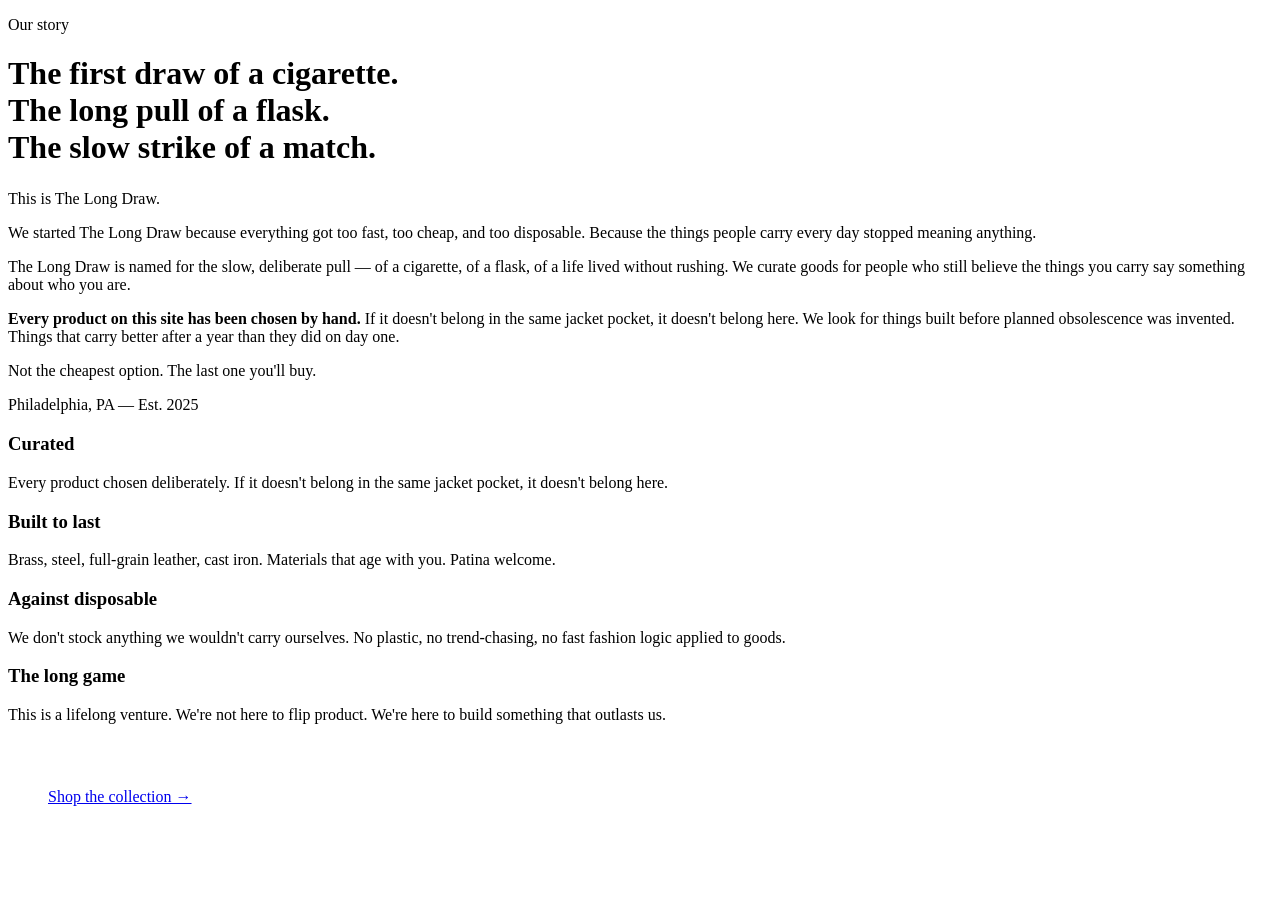
==== about.html @ bc07a313 "Add files via upload" ====
<!DOCTYPE html>
<html lang="en">
<head>
  <meta charset="UTF-8" />
  <meta name="viewport" content="width=device-width, initial-scale=1.0" />
  <title>About — The Long Draw</title>
  <meta name="description" content="The story behind The Long Draw." />
  <link rel="stylesheet" href="../css/style.css" />
</head>
<body>

  <div id="nav-root"></div>

  <div class="about-hero">
    <p class="hero-eyebrow" style="margin-bottom:1.25rem;">Our story</p>
    <h1>The first draw of a cigarette.<br>The long pull of a flask.<br>The slow strike of a match.</h1>
    <p style="margin-top:1.5rem;">This is The Long Draw.</p>
  </div>

  <div class="about-body">
    <p>We started The Long Draw because everything got too fast, too cheap, and too disposable. Because the things people carry every day stopped meaning anything.</p>
    <p>The Long Draw is named for the slow, deliberate pull — of a cigarette, of a flask, of a life lived without rushing. We curate goods for people who still believe the things you carry say something about who you are.</p>
    <p><strong>Every product on this site has been chosen by hand.</strong> If it doesn't belong in the same jacket pocket, it doesn't belong here. We look for things built before planned obsolescence was invented. Things that carry better after a year than they did on day one.</p>
    <p>Not the cheapest option. The last one you'll buy.</p>
    <p>Philadelphia, PA &mdash; Est. 2025</p>
  </div>

  <div class="two-col">
    <div class="col-block">
      <h3>Curated</h3>
      <p>Every product chosen deliberately. If it doesn't belong in the same jacket pocket, it doesn't belong here.</p>
    </div>
    <div class="col-block">
      <h3>Built to last</h3>
      <p>Brass, steel, full-grain leather, cast iron. Materials that age with you. Patina welcome.</p>
    </div>
  </div>

  <div class="two-col">
    <div class="col-block">
      <h3>Against disposable</h3>
      <p>We don't stock anything we wouldn't carry ourselves. No plastic, no trend-chasing, no fast fashion logic applied to goods.</p>
    </div>
    <div class="col-block">
      <h3>The long game</h3>
      <p>This is a lifelong venture. We're not here to flip product. We're here to build something that outlasts us.</p>
    </div>
  </div>

  <div style="padding:3rem 2.5rem;border-bottom:1px solid var(--border);">
    <a href="shop.html" class="btn">Shop the collection &rarr;</a>
  </div>

  <div id="footer-root"></div>

  <script src="../js/layout.js"></script>
  <script src="../js/shopify.js"></script>
  <script src="../js/app.js"></script>
  <script>
    document.getElementById('nav-root').innerHTML = getNavHTML('../');
    document.getElementById('footer-root').innerHTML = getFooterHTML('../');
  </script>
</body>
</html>
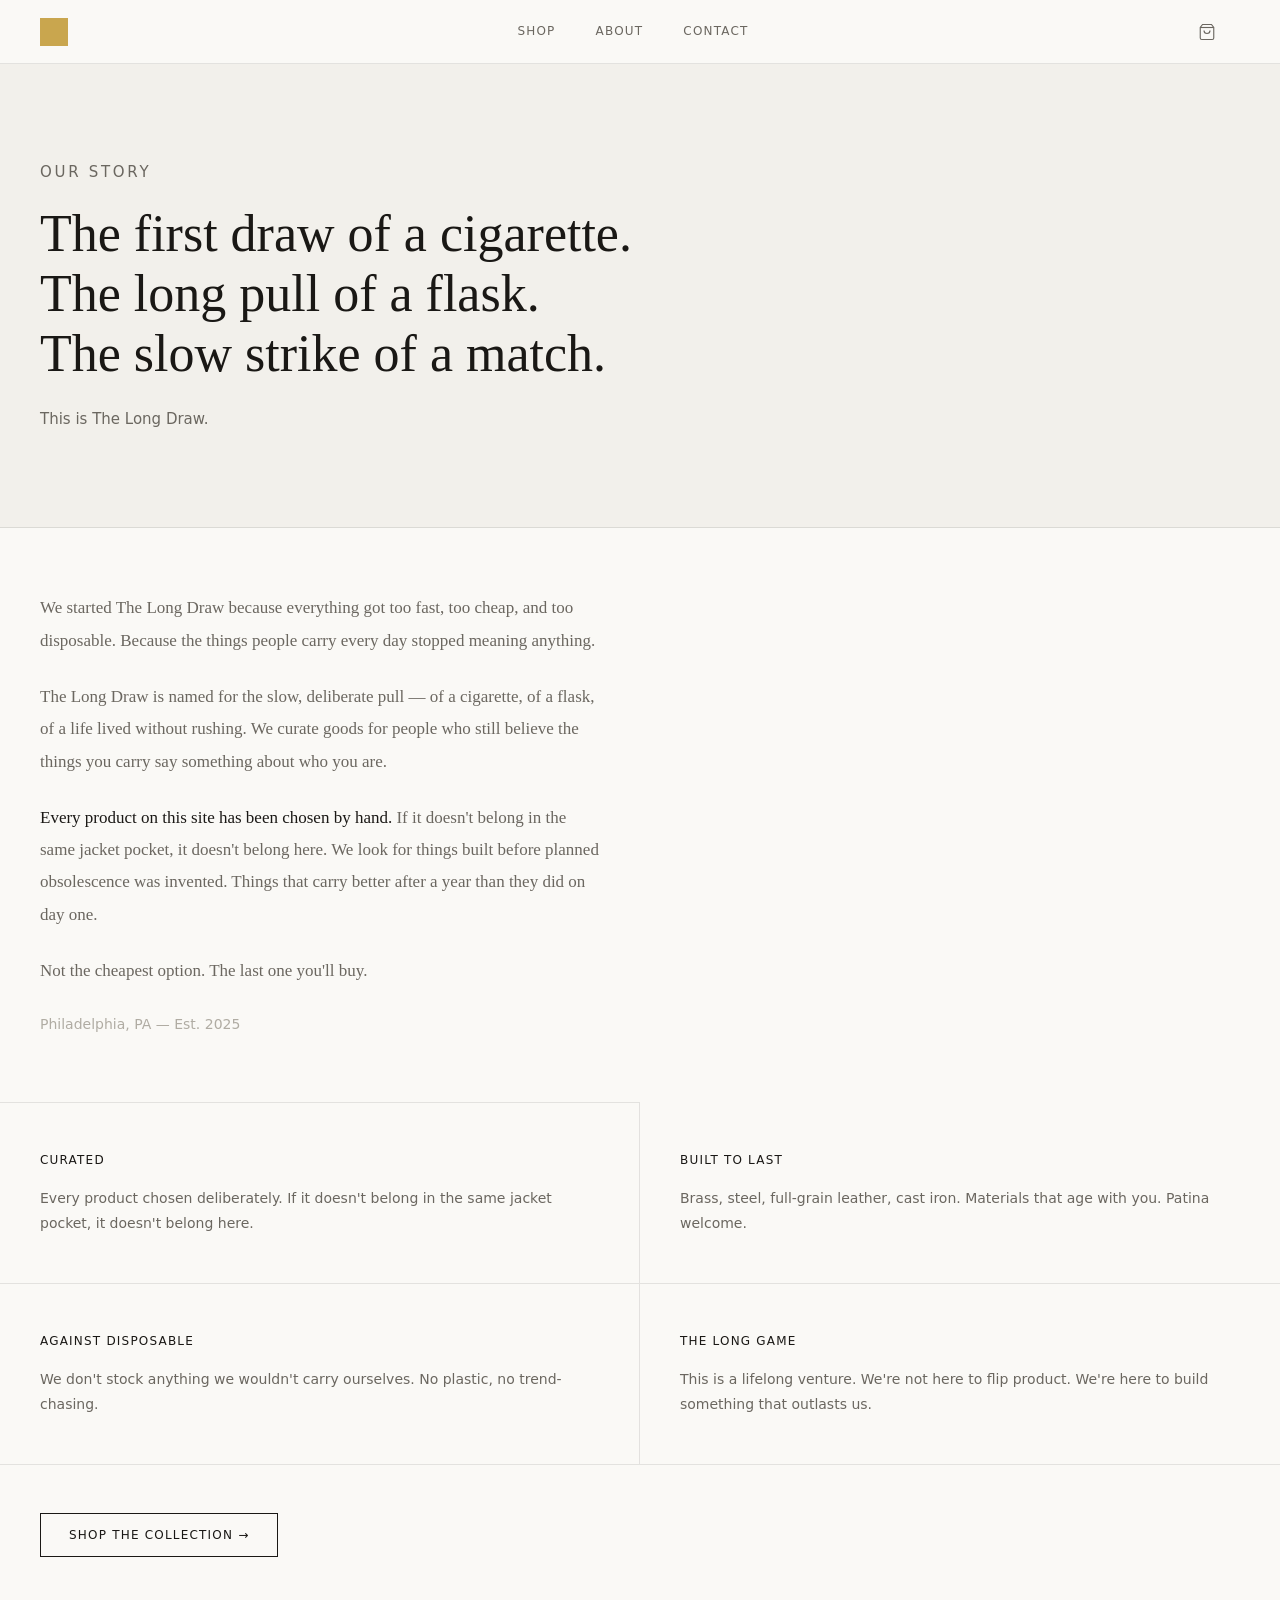
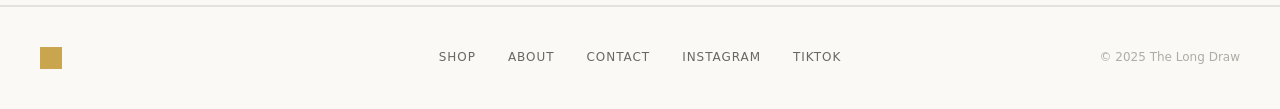
==== commit cd656dd6: "Add files via upload" ====
--- a/about.html
+++ b/about.html
@@ -5,18 +5,767 @@
   <meta name="viewport" content="width=device-width, initial-scale=1.0" />
   <title>About — The Long Draw</title>
   <meta name="description" content="The story behind The Long Draw." />
-  <link rel="stylesheet" href="../css/style.css" />
+  <style>
+*, *::before, *::after { box-sizing: border-box; margin: 0; padding: 0; }
+
+:root {
+  --black: #1a1815;
+  --white: #faf9f6;
+  --off-white: #f2f0eb;
+  --gray-light: #e8e5de;
+  --gray-mid: #b0aca3;
+  --gray-dark: #6b6760;
+  --gold: #c9a84c;
+  --navy: #3d3f6e;
+  --border: rgba(26,24,21,0.1);
+  --font: 'Georgia', serif;
+  --sans: system-ui, -apple-system, sans-serif;
+  --transition: 0.2s ease;
+}
+
+html { scroll-behavior: smooth; }
+body {
+  font-family: var(--sans);
+  background: var(--white);
+  color: var(--black);
+  font-size: 15px;
+  line-height: 1.6;
+  -webkit-font-smoothing: antialiased;
+}
+a { color: inherit; text-decoration: none; }
+img { display: block; max-width: 100%; }
+
+/* ── NAV ── */
+.nav {
+  display: flex;
+  justify-content: space-between;
+  align-items: center;
+  padding: 0 2.5rem;
+  height: 64px;
+  border-bottom: 1px solid var(--border);
+  position: sticky;
+  top: 0;
+  background: var(--white);
+  z-index: 200;
+}
+.nav-logo img {
+  height: 28px;
+  width: auto;
+  filter: brightness(0) saturate(100%) invert(67%) sepia(40%) saturate(500%) hue-rotate(5deg) brightness(90%);
+}
+.nav-links {
+  display: flex;
+  gap: 2.5rem;
+}
+.nav-links a {
+  font-size: 12px;
+  letter-spacing: 0.1em;
+  text-transform: uppercase;
+  color: var(--gray-dark);
+  transition: color var(--transition);
+}
+.nav-links a:hover { color: var(--black); }
+.nav-right {
+  display: flex;
+  align-items: center;
+  gap: 1.5rem;
+}
+.nav-cart {
+  background: none;
+  border: none;
+  cursor: pointer;
+  color: var(--gray-dark);
+  display: flex;
+  align-items: center;
+  gap: 6px;
+  padding: 0;
+  transition: color var(--transition);
+}
+.nav-cart:hover { color: var(--black); }
+.cart-count {
+  font-size: 11px;
+  font-weight: 600;
+  background: var(--black);
+  color: var(--white);
+  border-radius: 50%;
+  width: 18px;
+  height: 18px;
+  display: flex;
+  align-items: center;
+  justify-content: center;
+  opacity: 0;
+  transition: opacity var(--transition);
+}
+.cart-count.visible { opacity: 1; }
+
+/* hamburger */
+.nav-hamburger {
+  display: none;
+  flex-direction: column;
+  gap: 5px;
+  background: none;
+  border: none;
+  cursor: pointer;
+  padding: 4px;
+}
+.nav-hamburger span {
+  display: block;
+  width: 22px;
+  height: 1.5px;
+  background: var(--black);
+  transition: all 0.3s;
+}
+
+/* mobile menu */
+.mobile-menu {
+  display: none;
+  position: fixed;
+  inset: 0;
+  background: var(--white);
+  z-index: 300;
+  flex-direction: column;
+  padding: 2rem 2rem;
+}
+.mobile-menu.open { display: flex; }
+.mobile-menu-header {
+  display: flex;
+  justify-content: space-between;
+  align-items: center;
+  margin-bottom: 3rem;
+}
+.mobile-menu-close {
+  background: none;
+  border: none;
+  font-size: 28px;
+  cursor: pointer;
+  color: var(--gray-dark);
+  line-height: 1;
+}
+.mobile-menu nav {
+  display: flex;
+  flex-direction: column;
+  gap: 2rem;
+}
+.mobile-menu nav a {
+  font-family: var(--font);
+  font-size: 32px;
+  font-weight: 400;
+  color: var(--black);
+}
+
+/* ── BUTTONS ── */
+.btn {
+  display: inline-block;
+  padding: 0.7rem 1.75rem;
+  border: 1px solid var(--black);
+  font-size: 12px;
+  letter-spacing: 0.1em;
+  text-transform: uppercase;
+  cursor: pointer;
+  background: transparent;
+  color: var(--black);
+  transition: background var(--transition), color var(--transition);
+  font-family: var(--sans);
+}
+.btn:hover { background: var(--black); color: var(--white); }
+.btn-solid { background: var(--black); color: var(--white); }
+.btn-solid:hover { background: #333; }
+.btn-full { width: 100%; text-align: center; display: block; }
+
+/* ── HERO ── */
+.hero {
+  padding: 7rem 2.5rem 6rem;
+  background: var(--off-white);
+  border-bottom: 1px solid var(--border);
+  min-height: 520px;
+  display: flex;
+  flex-direction: column;
+  justify-content: center;
+}
+.hero-eyebrow {
+  font-size: 11px;
+  letter-spacing: 0.18em;
+  text-transform: uppercase;
+  color: var(--gray-dark);
+  margin-bottom: 1.5rem;
+}
+.hero-title {
+  font-family: var(--font);
+  font-size: clamp(48px, 7vw, 80px);
+  font-weight: 400;
+  line-height: 1.05;
+  max-width: 700px;
+  margin-bottom: 1.75rem;
+}
+.hero-sub {
+  font-size: 16px;
+  color: var(--gray-dark);
+  max-width: 420px;
+  line-height: 1.7;
+  margin-bottom: 2.5rem;
+}
+
+/* ── MARQUEE ── */
+.marquee-bar {
+  padding: 0.9rem 0;
+  border-bottom: 1px solid var(--border);
+  overflow: hidden;
+  white-space: nowrap;
+}
+.marquee-inner {
+  display: inline-block;
+  animation: marquee 28s linear infinite;
+}
+.marquee-inner span {
+  font-size: 11px;
+  letter-spacing: 0.2em;
+  text-transform: uppercase;
+  color: var(--gray-dark);
+  margin-right: 3.5rem;
+}
+@keyframes marquee {
+  from { transform: translateX(0); }
+  to { transform: translateX(-50%); }
+}
+
+/* ── SECTIONS ── */
+.section {
+  padding: 4rem 2.5rem;
+  border-bottom: 1px solid var(--border);
+}
+.section-label {
+  font-size: 11px;
+  letter-spacing: 0.18em;
+  text-transform: uppercase;
+  color: var(--gray-dark);
+  margin-bottom: 2rem;
+}
+.section-footer { margin-top: 3rem; text-align: center; }
+
+/* ── PRODUCT GRID ── */
+.product-grid {
+  display: grid;
+  grid-template-columns: repeat(auto-fill, minmax(220px, 1fr));
+  gap: 1px;
+  background: var(--border);
+  border: 1px solid var(--border);
+}
+.product-card {
+  background: var(--white);
+  padding: 1.75rem 1.5rem;
+  cursor: pointer;
+  transition: background var(--transition);
+  display: flex;
+  flex-direction: column;
+  text-decoration: none;
+  color: inherit;
+}
+.product-card:hover { background: var(--off-white); }
+.product-img {
+  width: 100%;
+  aspect-ratio: 1;
+  object-fit: cover;
+  margin-bottom: 1.25rem;
+}
+.product-img-placeholder {
+  width: 100%;
+  aspect-ratio: 1;
+  background: var(--gray-light);
+  margin-bottom: 1.25rem;
+  display: flex;
+  align-items: center;
+  justify-content: center;
+  color: var(--gray-mid);
+  font-size: 11px;
+  letter-spacing: 0.1em;
+  text-transform: uppercase;
+}
+.product-name { font-size: 14px; font-weight: 500; margin-bottom: 0.3rem; }
+.product-vendor { font-size: 12px; color: var(--gray-dark); margin-bottom: 0.75rem; flex: 1; }
+.product-price { font-size: 14px; color: var(--gray-dark); }
+.product-skeleton {
+  background: var(--white);
+  aspect-ratio: 0.85;
+  animation: pulse 1.5s ease-in-out infinite;
+}
+@keyframes pulse { 0%, 100% { opacity: 1; } 50% { opacity: 0.4; } }
+
+/* ── MANIFESTO ── */
+.manifesto-section {
+  padding: 6rem 2.5rem;
+  background: var(--off-white);
+  border-bottom: 1px solid var(--border);
+}
+.manifesto { max-width: 560px; }
+.manifesto p {
+  font-family: var(--font);
+  font-size: 19px;
+  line-height: 1.85;
+  color: var(--gray-dark);
+  margin-bottom: 1.25rem;
+}
+.manifesto p strong { color: var(--black); font-weight: 400; }
+
+/* ── TWO COL ── */
+.two-col {
+  display: grid;
+  grid-template-columns: 1fr 1fr;
+  border-bottom: 1px solid var(--border);
+}
+.col-block {
+  padding: 3rem 2.5rem;
+  border-right: 1px solid var(--border);
+}
+.col-block:last-child { border-right: none; }
+.col-block h3 {
+  font-size: 12px;
+  font-weight: 500;
+  letter-spacing: 0.1em;
+  text-transform: uppercase;
+  margin-bottom: 1rem;
+}
+.col-block p { font-size: 14px; color: var(--gray-dark); line-height: 1.75; }
+
+/* ── EMAIL SIGNUP ── */
+.email-section {
+  padding: 4rem 2.5rem;
+  border-bottom: 1px solid var(--border);
+  display: flex;
+  align-items: center;
+  justify-content: space-between;
+  gap: 2rem;
+  flex-wrap: wrap;
+}
+.email-section h3 {
+  font-family: var(--font);
+  font-size: 24px;
+  font-weight: 400;
+  margin-bottom: 0.4rem;
+}
+.email-section p { font-size: 14px; color: var(--gray-dark); }
+.email-form {
+  display: flex;
+  gap: 0;
+  flex-shrink: 0;
+}
+.email-form input {
+  padding: 0.7rem 1.25rem;
+  border: 1px solid var(--black);
+  border-right: none;
+  background: var(--off-white);
+  font-size: 14px;
+  font-family: var(--sans);
+  outline: none;
+  width: 260px;
+  color: var(--black);
+}
+.email-form input::placeholder { color: var(--gray-mid); }
+.email-form button {
+  padding: 0.7rem 1.5rem;
+  background: var(--black);
+  color: var(--white);
+  border: 1px solid var(--black);
+  font-size: 12px;
+  letter-spacing: 0.08em;
+  text-transform: uppercase;
+  cursor: pointer;
+  font-family: var(--sans);
+  transition: background var(--transition);
+}
+.email-form button:hover { background: #333; }
+
+/* ── FOOTER ── */
+.footer {
+  padding: 2.5rem 2.5rem;
+  display: grid;
+  grid-template-columns: 1fr auto 1fr;
+  align-items: center;
+  gap: 1rem;
+  border-top: 1px solid var(--border);
+}
+.footer-logo img {
+  height: 22px;
+  width: auto;
+  filter: brightness(0) saturate(100%) invert(67%) sepia(40%) saturate(500%) hue-rotate(5deg) brightness(90%);
+}
+.footer-links {
+  display: flex;
+  gap: 2rem;
+  justify-content: center;
+}
+.footer-links a {
+  font-size: 12px;
+  letter-spacing: 0.08em;
+  text-transform: uppercase;
+  color: var(--gray-dark);
+  transition: color var(--transition);
+}
+.footer-links a:hover { color: var(--black); }
+.footer-copy {
+  font-size: 12px;
+  color: var(--gray-mid);
+  text-align: right;
+}
+
+/* ── CART DRAWER ── */
+.cart-drawer {
+  position: fixed;
+  top: 0; right: 0;
+  width: 380px;
+  height: 100vh;
+  background: var(--white);
+  border-left: 1px solid var(--border);
+  z-index: 1000;
+  transform: translateX(100%);
+  transition: transform 0.3s ease;
+  display: flex;
+  flex-direction: column;
+}
+.cart-drawer.open { transform: translateX(0); }
+.cart-overlay {
+  position: fixed;
+  inset: 0;
+  background: rgba(26,24,21,0.4);
+  z-index: 999;
+  opacity: 0;
+  pointer-events: none;
+  transition: opacity 0.3s;
+}
+.cart-overlay.open { opacity: 1; pointer-events: all; }
+.cart-header {
+  padding: 1.5rem;
+  border-bottom: 1px solid var(--border);
+  display: flex;
+  justify-content: space-between;
+  align-items: center;
+}
+.cart-title { font-size: 13px; letter-spacing: 0.1em; text-transform: uppercase; }
+.cart-close {
+  background: none;
+  border: none;
+  font-size: 24px;
+  cursor: pointer;
+  color: var(--gray-dark);
+  line-height: 1;
+}
+.cart-items { flex: 1; overflow-y: auto; padding: 1.5rem; }
+.cart-item {
+  display: flex;
+  gap: 1rem;
+  padding: 1rem 0;
+  border-bottom: 1px solid var(--border);
+}
+.cart-item-img {
+  width: 72px;
+  height: 72px;
+  object-fit: cover;
+  background: var(--gray-light);
+  flex-shrink: 0;
+}
+.cart-item-info { flex: 1; }
+.cart-item-name { font-size: 13px; font-weight: 500; margin-bottom: 4px; }
+.cart-item-price { font-size: 13px; color: var(--gray-dark); }
+.cart-item-remove {
+  background: none;
+  border: none;
+  font-size: 20px;
+  cursor: pointer;
+  color: var(--gray-mid);
+  align-self: flex-start;
+  line-height: 1;
+}
+.cart-footer { padding: 1.5rem; border-top: 1px solid var(--border); }
+.cart-total {
+  display: flex;
+  justify-content: space-between;
+  font-size: 14px;
+  margin-bottom: 1rem;
+}
+.cart-empty {
+  text-align: center;
+  color: var(--gray-dark);
+  font-size: 14px;
+  padding: 3rem 0;
+}
+
+/* ── PAGE HEADER ── */
+.page-header {
+  padding: 4rem 2.5rem 2.5rem;
+  border-bottom: 1px solid var(--border);
+  background: var(--off-white);
+}
+.page-header h1 {
+  font-family: var(--font);
+  font-size: clamp(32px, 5vw, 48px);
+  font-weight: 400;
+  margin-bottom: 0.5rem;
+}
+.page-header p { font-size: 14px; color: var(--gray-dark); }
+
+/* ── PRODUCT PAGE ── */
+.product-page {
+  display: grid;
+  grid-template-columns: 1fr 1fr;
+  min-height: 70vh;
+  border-bottom: 1px solid var(--border);
+}
+.product-page-images {
+  background: var(--off-white);
+  border-right: 1px solid var(--border);
+  padding: 3rem;
+  display: flex;
+  flex-direction: column;
+  gap: 1rem;
+}
+.product-page-images img {
+  width: 100%;
+  object-fit: contain;
+  max-height: 480px;
+}
+.product-page-info { padding: 4rem 3rem; }
+.product-page-vendor {
+  font-size: 11px;
+  letter-spacing: 0.12em;
+  text-transform: uppercase;
+  color: var(--gray-dark);
+  margin-bottom: 0.75rem;
+}
+.product-page-info h1 {
+  font-family: var(--font);
+  font-size: clamp(24px, 3vw, 34px);
+  font-weight: 400;
+  margin-bottom: 0.75rem;
+}
+.product-page-price {
+  font-size: 20px;
+  color: var(--gray-dark);
+  margin-bottom: 2rem;
+}
+.product-page-desc {
+  font-size: 15px;
+  color: var(--gray-dark);
+  line-height: 1.8;
+  margin-bottom: 2.5rem;
+  border-top: 1px solid var(--border);
+  padding-top: 1.5rem;
+}
+.variant-label {
+  font-size: 11px;
+  letter-spacing: 0.1em;
+  text-transform: uppercase;
+  color: var(--gray-dark);
+  margin-bottom: 0.5rem;
+}
+.variant-select {
+  width: 100%;
+  padding: 0.75rem 1rem;
+  border: 1px solid var(--border);
+  background: var(--off-white);
+  font-size: 14px;
+  margin-bottom: 1.25rem;
+  outline: none;
+  cursor: pointer;
+  font-family: var(--sans);
+  color: var(--black);
+  appearance: none;
+  background-image: url("data:image/svg+xml,%3Csvg xmlns='http://www.w3.org/2000/svg' width='12' height='12' viewBox='0 0 24 24' fill='none' stroke='%236b6760' stroke-width='2'%3E%3Cpath d='M6 9l6 6 6-6'/%3E%3C/svg%3E");
+  background-repeat: no-repeat;
+  background-position: right 1rem center;
+}
+.product-meta {
+  margin-top: 1.5rem;
+  padding-top: 1.5rem;
+  border-top: 1px solid var(--border);
+  font-size: 12px;
+  color: var(--gray-mid);
+  line-height: 1.8;
+}
+.back-link {
+  font-size: 12px;
+  letter-spacing: 0.08em;
+  text-transform: uppercase;
+  color: var(--gray-dark);
+  display: inline-flex;
+  align-items: center;
+  gap: 6px;
+  padding: 1.25rem 2.5rem;
+  border-bottom: 1px solid var(--border);
+  transition: color var(--transition);
+  width: 100%;
+}
+.back-link:hover { color: var(--black); }
+
+/* ── ABOUT ── */
+.about-hero {
+  padding: 6rem 2.5rem;
+  background: var(--off-white);
+  border-bottom: 1px solid var(--border);
+}
+.about-hero h1 {
+  font-family: var(--font);
+  font-size: clamp(32px, 5vw, 52px);
+  font-weight: 400;
+  line-height: 1.15;
+  max-width: 640px;
+  margin-bottom: 1.5rem;
+}
+.about-hero p { font-size: 15px; color: var(--gray-dark); }
+.about-body {
+  padding: 4rem 2.5rem;
+  max-width: 640px;
+  border-bottom: 1px solid var(--border);
+}
+.about-body p {
+  font-family: var(--font);
+  font-size: 17px;
+  line-height: 1.9;
+  color: var(--gray-dark);
+  margin-bottom: 1.5rem;
+}
+.about-body p strong { color: var(--black); font-weight: 400; }
+.about-body p:last-child { margin-bottom: 0; color: var(--gray-mid); font-size: 14px; font-family: var(--sans); }
+
+/* ── CONTACT ── */
+.contact-wrap {
+  display: grid;
+  grid-template-columns: 1fr 1fr;
+  border-bottom: 1px solid var(--border);
+}
+.contact-info {
+  padding: 4rem 2.5rem;
+  background: var(--off-white);
+  border-right: 1px solid var(--border);
+}
+.contact-info h1 {
+  font-family: var(--font);
+  font-size: 36px;
+  font-weight: 400;
+  margin-bottom: 1rem;
+}
+.contact-info p { font-size: 15px; color: var(--gray-dark); line-height: 1.7; margin-bottom: 2rem; }
+.contact-detail {
+  padding-top: 2rem;
+  border-top: 1px solid var(--border);
+}
+.contact-detail p {
+  font-size: 11px;
+  letter-spacing: 0.12em;
+  text-transform: uppercase;
+  color: var(--gray-mid);
+  margin-bottom: 0.5rem;
+}
+.contact-detail a { font-size: 15px; color: var(--black); }
+.contact-form { padding: 4rem 2.5rem; }
+.form-group { margin-bottom: 1.25rem; }
+.form-group label {
+  display: block;
+  font-size: 11px;
+  letter-spacing: 0.12em;
+  text-transform: uppercase;
+  color: var(--gray-dark);
+  margin-bottom: 0.5rem;
+}
+.form-group input,
+.form-group textarea {
+  width: 100%;
+  padding: 0.75rem 1rem;
+  border: 1px solid var(--border);
+  background: var(--off-white);
+  font-family: var(--sans);
+  font-size: 14px;
+  color: var(--black);
+  outline: none;
+  transition: border-color var(--transition);
+}
+.form-group input:focus,
+.form-group textarea:focus { border-color: var(--black); }
+.form-group textarea { height: 140px; resize: vertical; }
+.form-msg { font-size: 13px; color: var(--gray-dark); margin-top: 1rem; display: none; }
+
+/* ── RESPONSIVE ── */
+@media (max-width: 768px) {
+  .nav { padding: 0 1.25rem; }
+  .nav-links { display: none; }
+  .nav-hamburger { display: flex; }
+  .hero { padding: 4rem 1.25rem; }
+  .section { padding: 3rem 1.25rem; }
+  .manifesto-section { padding: 4rem 1.25rem; }
+  .two-col { grid-template-columns: 1fr; }
+  .col-block { border-right: none; border-bottom: 1px solid var(--border); }
+  .col-block:last-child { border-bottom: none; }
+  .email-section { flex-direction: column; align-items: flex-start; padding: 3rem 1.25rem; }
+  .email-form { width: 100%; }
+  .email-form input { flex: 1; width: auto; }
+  .footer { grid-template-columns: 1fr; gap: 1.5rem; padding: 2rem 1.25rem; }
+  .footer-copy { text-align: left; }
+  .footer-links { flex-wrap: wrap; gap: 1rem; }
+  .cart-drawer { width: 100%; }
+  .product-page { grid-template-columns: 1fr; }
+  .product-page-images { border-right: none; border-bottom: 1px solid var(--border); padding: 2rem 1.25rem; }
+  .product-page-info { padding: 2rem 1.25rem; }
+  .page-header { padding: 3rem 1.25rem; }
+  .about-hero { padding: 4rem 1.25rem; }
+  .about-body { padding: 3rem 1.25rem; }
+  .contact-wrap { grid-template-columns: 1fr; }
+  .contact-info { border-right: none; border-bottom: 1px solid var(--border); padding: 3rem 1.25rem; }
+  .contact-form { padding: 3rem 1.25rem; }
+  .product-grid { grid-template-columns: repeat(2, 1fr); }
+}
+
+  </style>
 </head>
 <body>
 
-  <div id="nav-root"></div>
+  <nav class="nav">
+    <a href="index.html" class="nav-logo">
+      <img src="logo.png" alt="The Long Draw" />
+    </a>
+    <div class="nav-links">
+      <a href="shop.html">Shop</a>
+      <a href="about.html">About</a>
+      <a href="contact.html">Contact</a>
+    </div>
+    <div class="nav-right">
+      <button class="nav-cart" id="cart-btn" aria-label="Cart">
+        <svg width="18" height="18" viewBox="0 0 24 24" fill="none" stroke="currentColor" stroke-width="1.5">
+          <path d="M6 2L3 6v14a2 2 0 002 2h14a2 2 0 002-2V6l-3-4z"/>
+          <line x1="3" y1="6" x2="21" y2="6"/>
+          <path d="M16 10a4 4 0 01-8 0"/>
+        </svg>
+        <span class="cart-count" id="cart-count">0</span>
+      </button>
+      <button class="nav-hamburger" id="hamburger" aria-label="Menu">
+        <span></span><span></span><span></span>
+      </button>
+    </div>
+  </nav>
+  <div class="mobile-menu" id="mobile-menu">
+    <div class="mobile-menu-header">
+      <img src="logo.png" alt="The Long Draw" style="height:24px;filter:brightness(0) saturate(100%) invert(67%) sepia(40%) saturate(500%) hue-rotate(5deg) brightness(90%);" />
+      <button class="mobile-menu-close" id="mobile-close">&times;</button>
+    </div>
+    <nav>
+      <a href="shop.html">Shop</a>
+      <a href="about.html">About</a>
+      <a href="contact.html">Contact</a>
+    </nav>
+  </div>
+  <div class="cart-drawer" id="cart-drawer">
+    <div class="cart-header">
+      <span class="cart-title">Your cart</span>
+      <button class="cart-close" id="cart-close">&times;</button>
+    </div>
+    <div class="cart-items" id="cart-items"></div>
+    <div class="cart-footer" id="cart-footer"></div>
+  </div>
+  <div class="cart-overlay" id="cart-overlay"></div>
+
 
   <div class="about-hero">
     <p class="hero-eyebrow" style="margin-bottom:1.25rem;">Our story</p>
     <h1>The first draw of a cigarette.<br>The long pull of a flask.<br>The slow strike of a match.</h1>
     <p style="margin-top:1.5rem;">This is The Long Draw.</p>
   </div>
-
   <div class="about-body">
     <p>We started The Long Draw because everything got too fast, too cheap, and too disposable. Because the things people carry every day stopped meaning anything.</p>
     <p>The Long Draw is named for the slow, deliberate pull — of a cigarette, of a flask, of a life lived without rushing. We curate goods for people who still believe the things you carry say something about who you are.</p>
@@ -24,41 +773,244 @@
     <p>Not the cheapest option. The last one you'll buy.</p>
     <p>Philadelphia, PA &mdash; Est. 2025</p>
   </div>
-
   <div class="two-col">
-    <div class="col-block">
-      <h3>Curated</h3>
-      <p>Every product chosen deliberately. If it doesn't belong in the same jacket pocket, it doesn't belong here.</p>
-    </div>
-    <div class="col-block">
-      <h3>Built to last</h3>
-      <p>Brass, steel, full-grain leather, cast iron. Materials that age with you. Patina welcome.</p>
-    </div>
+    <div class="col-block"><h3>Curated</h3><p>Every product chosen deliberately. If it doesn't belong in the same jacket pocket, it doesn't belong here.</p></div>
+    <div class="col-block"><h3>Built to last</h3><p>Brass, steel, full-grain leather, cast iron. Materials that age with you. Patina welcome.</p></div>
   </div>
-
   <div class="two-col">
-    <div class="col-block">
-      <h3>Against disposable</h3>
-      <p>We don't stock anything we wouldn't carry ourselves. No plastic, no trend-chasing, no fast fashion logic applied to goods.</p>
-    </div>
-    <div class="col-block">
-      <h3>The long game</h3>
-      <p>This is a lifelong venture. We're not here to flip product. We're here to build something that outlasts us.</p>
-    </div>
+    <div class="col-block"><h3>Against disposable</h3><p>We don't stock anything we wouldn't carry ourselves. No plastic, no trend-chasing.</p></div>
+    <div class="col-block"><h3>The long game</h3><p>This is a lifelong venture. We're not here to flip product. We're here to build something that outlasts us.</p></div>
   </div>
-
   <div style="padding:3rem 2.5rem;border-bottom:1px solid var(--border);">
     <a href="shop.html" class="btn">Shop the collection &rarr;</a>
   </div>
 
-  <div id="footer-root"></div>
-
-  <script src="../js/layout.js"></script>
-  <script src="../js/shopify.js"></script>
-  <script src="../js/app.js"></script>
+
+  <footer class="footer">
+    <a href="index.html" class="footer-logo"><img src="logo.png" alt="The Long Draw" /></a>
+    <div class="footer-links">
+      <a href="shop.html">Shop</a>
+      <a href="about.html">About</a>
+      <a href="contact.html">Contact</a>
+      <a href="https://instagram.com/thelongdraw" target="_blank">Instagram</a>
+      <a href="https://tiktok.com/@thelongdraw" target="_blank">TikTok</a>
+    </div>
+    <span class="footer-copy">&copy; 2025 The Long Draw</span>
+  </footer>
+
+
   <script>
-    document.getElementById('nav-root').innerHTML = getNavHTML('../');
-    document.getElementById('footer-root').innerHTML = getFooterHTML('../');
+const SHOPIFY_DOMAIN = 'feez07-2e.myshopify.com';
+const SHOPIFY_TOKEN = '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';
+const API_URL = `https://${SHOPIFY_DOMAIN}/api/2024-01/graphql.json`;
+
+async function shopifyFetch(query, variables = {}) {
+  const res = await fetch(API_URL, {
+    method: 'POST',
+    headers: {
+      'Content-Type': 'application/json',
+      'X-Shopify-Storefront-Access-Token': SHOPIFY_TOKEN,
+    },
+    body: JSON.stringify({ query, variables }),
+  });
+  return res.json();
+}
+
+async function getProducts(first = 24) {
+  const { data } = await shopifyFetch(`
+    query($first: Int!) {
+      products(first: $first) {
+        edges { node {
+          id title handle description vendor
+          priceRange { minVariantPrice { amount currencyCode } }
+          images(first: 1) { edges { node { url altText } } }
+          variants(first: 1) { edges { node { id } } }
+        }}
+      }
+    }`, { first });
+  return data.products.edges.map(e => e.node);
+}
+
+async function getProduct(handle) {
+  const { data } = await shopifyFetch(`
+    query($handle: String!) {
+      product(handle: $handle) {
+        id title handle description vendor
+        priceRange { minVariantPrice { amount currencyCode } }
+        images(first: 8) { edges { node { url altText } } }
+        variants(first: 20) { edges { node {
+          id title availableForSale
+          price { amount currencyCode }
+        }}}
+      }
+    }`, { handle });
+  return data.product;
+}
+
+async function createCart() {
+  const { data } = await shopifyFetch(`
+    mutation { cartCreate { cart { id checkoutUrl } } }
+  `);
+  return data.cartCreate.cart;
+}
+
+async function addToCart(cartId, merchandiseId, quantity = 1) {
+  const { data } = await shopifyFetch(`
+    mutation($cartId: ID!, $lines: [CartLineInput!]!) {
+      cartLinesAdd(cartId: $cartId, lines: $lines) {
+        cart { ...CartFields }
+      }
+    }
+    fragment CartFields on Cart {
+      id checkoutUrl
+      cost { totalAmount { amount currencyCode } }
+      lines(first: 20) { edges { node {
+        id quantity
+        merchandise { ... on ProductVariant {
+          id title price { amount currencyCode }
+          product { title images(first:1){ edges{ node{ url } } } }
+        }}
+      }}}
+    }`, { cartId, lines: [{ merchandiseId, quantity }] });
+  return data.cartLinesAdd.cart;
+}
+
+async function removeFromCart(cartId, lineId) {
+  const { data } = await shopifyFetch(`
+    mutation($cartId: ID!, $lineIds: [ID!]!) {
+      cartLinesRemove(cartId: $cartId, lineIds: $lineIds) {
+        cart { ...CartFields }
+      }
+    }
+    fragment CartFields on Cart {
+      id checkoutUrl
+      cost { totalAmount { amount currencyCode } }
+      lines(first: 20) { edges { node {
+        id quantity
+        merchandise { ... on ProductVariant {
+          id title price { amount currencyCode }
+          product { title images(first:1){ edges{ node{ url } } } }
+        }}
+      }}}
+    }`, { cartId, lineIds: [lineId] });
+  return data.cartLinesRemove.cart;
+}
+
+function formatPrice(amount, currency = 'USD') {
+  return new Intl.NumberFormat('en-US', { style: 'currency', currency }).format(amount);
+}
+
+// ── CART ──
+let cartId = localStorage.getItem('ld_cart_id') || null;
+
+async function ensureCart() {
+  if (!cartId) {
+    const cart = await createCart();
+    cartId = cart.id;
+    localStorage.setItem('ld_cart_id', cartId);
+  }
+  return cartId;
+}
+
+function renderCart(cart) {
+  const items = cart.lines.edges;
+  const count = items.reduce((s, e) => s + e.node.quantity, 0);
+  document.querySelectorAll('.cart-count').forEach(el => {
+    el.textContent = count;
+    el.classList.toggle('visible', count > 0);
+  });
+
+  const itemsEl = document.getElementById('cart-items');
+  const footerEl = document.getElementById('cart-footer');
+  if (!itemsEl) return;
+
+  if (!items.length) {
+    itemsEl.innerHTML = '<p class="cart-empty">Your cart is empty.</p>';
+    if (footerEl) footerEl.innerHTML = '';
+    return;
+  }
+
+  itemsEl.innerHTML = items.map(({ node: n }) => {
+    const img = n.merchandise.product.images.edges[0]?.node.url || '';
+    return `<div class="cart-item">
+      ${img ? `<img class="cart-item-img" src="${img}" alt="${n.merchandise.product.title}" />` : '<div class="cart-item-img"></div>'}
+      <div class="cart-item-info">
+        <p class="cart-item-name">${n.merchandise.product.title}</p>
+        <p class="cart-item-price">${formatPrice(n.merchandise.price.amount)} &times; ${n.quantity}</p>
+      </div>
+      <button class="cart-item-remove" onclick="handleRemove('${n.id}')">&times;</button>
+    </div>`;
+  }).join('');
+
+  if (footerEl) {
+    const t = cart.cost.totalAmount;
+    footerEl.innerHTML = `
+      <div class="cart-total"><span>Total</span><span>${formatPrice(t.amount, t.currencyCode)}</span></div>
+      <a href="${cart.checkoutUrl}" class="btn btn-solid btn-full">Checkout &rarr;</a>`;
+  }
+}
+
+async function handleAddToCart(variantId) {
+  const btn = document.getElementById('add-to-cart-btn');
+  if (btn) { btn.textContent = 'Adding...'; btn.disabled = true; }
+  try {
+    await ensureCart();
+    const cart = await addToCart(cartId, variantId);
+    renderCart(cart);
+    openCart();
+  } catch(e) { console.error(e); }
+  finally {
+    if (btn) { btn.textContent = 'Add to cart'; btn.disabled = false; }
+  }
+}
+
+async function handleRemove(lineId) {
+  try {
+    await ensureCart();
+    const cart = await removeFromCart(cartId, lineId);
+    renderCart(cart);
+  } catch(e) { console.error(e); }
+}
+
+function openCart() {
+  document.getElementById('cart-drawer')?.classList.add('open');
+  document.getElementById('cart-overlay')?.classList.add('open');
+}
+function closeCart() {
+  document.getElementById('cart-drawer')?.classList.remove('open');
+  document.getElementById('cart-overlay')?.classList.remove('open');
+}
+
+document.addEventListener('DOMContentLoaded', () => {
+  document.getElementById('cart-btn')?.addEventListener('click', openCart);
+  document.getElementById('cart-close')?.addEventListener('click', closeCart);
+  document.getElementById('cart-overlay')?.addEventListener('click', closeCart);
+
+  // ── MOBILE NAV ──
+  const hamburger = document.getElementById('hamburger');
+  const mobileMenu = document.getElementById('mobile-menu');
+  const mobileClose = document.getElementById('mobile-close');
+
+  hamburger?.addEventListener('click', () => mobileMenu?.classList.add('open'));
+  mobileClose?.addEventListener('click', () => mobileMenu?.classList.remove('open'));
+  mobileMenu?.querySelectorAll('a').forEach(a => {
+    a.addEventListener('click', () => mobileMenu.classList.remove('open'));
+  });
+
+  // ── EMAIL SIGNUP ──
+  document.getElementById('email-form')?.addEventListener('submit', e => {
+    e.preventDefault();
+    const input = document.getElementById('email-input');
+    if (input?.value) {
+      input.value = '';
+      const msg = document.getElementById('email-msg');
+      if (msg) { msg.textContent = "You're on the list."; msg.style.display = 'block'; }
+    }
+  });
+});
+
   </script>
+
+
 </body>
-</html>
+</html>
